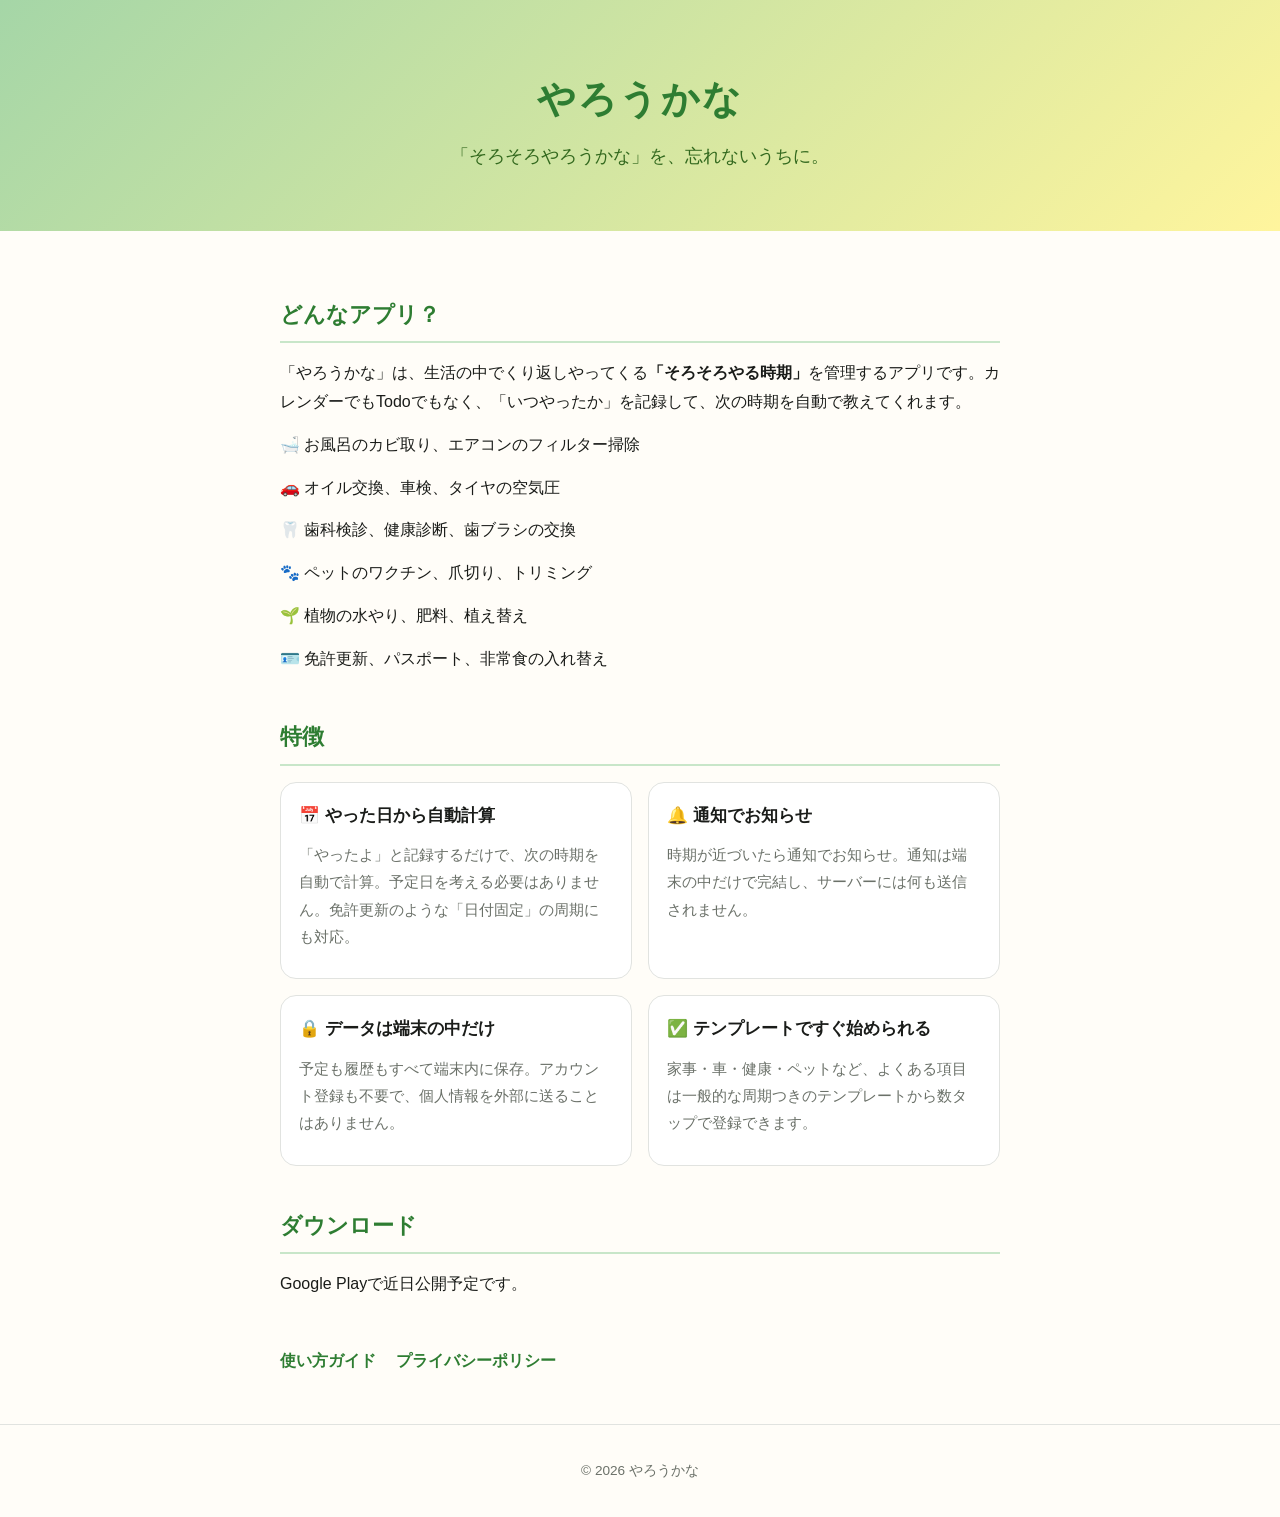
==== index.html @ 98f7714d "Add files via upload" ====
<!DOCTYPE html>
<html lang="ja">
<head>
  <meta charset="UTF-8">
  <meta name="viewport" content="width=device-width, initial-scale=1.0">
  <meta name="description" content="「そろそろやろうかな」を忘れないためのライフサイクル管理アプリ。掃除・交換・点検・記念日など、くり返す予定をゆるく管理。">
  <title>やろうかな - ライフサイクル管理アプリ</title>
  <link rel="stylesheet" href="style.css">
</head>
<body>
  <header class="hero">
    <h1>やろうかな</h1>
    <p class="tagline">「そろそろやろうかな」を、忘れないうちに。</p>
  </header>

  <main>
    <section>
      <h2>どんなアプリ？</h2>
      <p>「やろうかな」は、生活の中でくり返しやってくる<strong>「そろそろやる時期」</strong>を管理するアプリです。カレンダーでもTodoでもなく、「いつやったか」を記録して、次の時期を自動で教えてくれます。</p>
      <ul class="feature-list">
        <li>🛁 お風呂のカビ取り、エアコンのフィルター掃除</li>
        <li>🚗 オイル交換、車検、タイヤの空気圧</li>
        <li>🦷 歯科検診、健康診断、歯ブラシの交換</li>
        <li>🐾 ペットのワクチン、爪切り、トリミング</li>
        <li>🌱 植物の水やり、肥料、植え替え</li>
        <li>🪪 免許更新、パスポート、非常食の入れ替え</li>
      </ul>
    </section>

    <section>
      <h2>特徴</h2>
      <div class="cards">
        <div class="card">
          <h3>📅 やった日から自動計算</h3>
          <p>「やったよ」と記録するだけで、次の時期を自動で計算。予定日を考える必要はありません。免許更新のような「日付固定」の周期にも対応。</p>
        </div>
        <div class="card">
          <h3>🔔 通知でお知らせ</h3>
          <p>時期が近づいたら通知でお知らせ。通知は端末の中だけで完結し、サーバーには何も送信されません。</p>
        </div>
        <div class="card">
          <h3>🔒 データは端末の中だけ</h3>
          <p>予定も履歴もすべて端末内に保存。アカウント登録も不要で、個人情報を外部に送ることはありません。</p>
        </div>
        <div class="card">
          <h3>✅ テンプレートですぐ始められる</h3>
          <p>家事・車・健康・ペットなど、よくある項目は一般的な周期つきのテンプレートから数タップで登録できます。</p>
        </div>
      </div>
    </section>

    <section>
      <h2>ダウンロード</h2>
      <p>Google Playで近日公開予定です。</p>
      <!-- 公開後にバッジリンクを設置
      <a href="https://play.google.com/store/apps/details?id=com.yaroukana.app">Google Playで手に入れよう</a>
      -->
    </section>

    <nav class="footer-nav">
      <a href="guide.html">使い方ガイド</a>
      <a href="privacy.html">プライバシーポリシー</a>
    </nav>
  </main>

  <footer>
    <p>&copy; 2026 やろうかな</p>
  </footer>
</body>
</html>
---- style.css ----
/* やろうかな - site stylesheet (shared by index/guide/privacy) */
:root {
  --green: #2e7d32;
  --green-light: #c8e6c9;
  --bg: #fffdf8;
  --text: #1a1c19;
  --muted: #6b7169;
  --border: #e1e3e0;
  --radius: 16px;
}
* { box-sizing: border-box; margin: 0; padding: 0; }
body {
  font-family: -apple-system, BlinkMacSystemFont, 'Segoe UI', 'Noto Sans JP', sans-serif;
  background: var(--bg);
  color: var(--text);
  line-height: 1.8;
}
.hero {
  background: linear-gradient(135deg, #a5d6a7, #fff59d);
  text-align: center;
  padding: 64px 24px 48px;
}
.hero h1 { font-size: 2.4rem; color: var(--green); letter-spacing: 0.06em; }
.hero .tagline { margin-top: 8px; font-size: 1.1rem; color: #33691e; }
main { max-width: 760px; margin: 0 auto; padding: 24px 20px 48px; }
section { margin: 40px 0; }
h2 {
  font-size: 1.4rem;
  color: var(--green);
  border-bottom: 2px solid var(--green-light);
  padding-bottom: 6px;
  margin-bottom: 16px;
}
h3 { font-size: 1.05rem; margin-bottom: 6px; }
p { margin: 10px 0; }
ul, ol { padding-left: 1.4em; margin: 10px 0; }
li { margin: 6px 0; }
.feature-list { list-style: none; padding-left: 0; }
.feature-list li { padding: 4px 0; }
.cards { display: grid; grid-template-columns: repeat(auto-fit, minmax(280px, 1fr)); gap: 16px; }
.card {
  background: #fff;
  border: 1px solid var(--border);
  border-radius: var(--radius);
  padding: 18px;
}
.card p { color: var(--muted); font-size: 0.95rem; }
table { border-collapse: collapse; width: 100%; margin: 12px 0; }
th, td { border: 1px solid var(--border); padding: 8px 12px; text-align: left; font-size: 0.95rem; }
th { background: var(--green-light); }
.footer-nav { display: flex; gap: 20px; margin-top: 48px; flex-wrap: wrap; }
.footer-nav a, a { color: var(--green); font-weight: 600; text-decoration: none; }
a:hover { text-decoration: underline; }
footer { text-align: center; padding: 24px; color: var(--muted); font-size: 0.85rem; border-top: 1px solid var(--border); }
.updated { color: var(--muted); font-size: 0.85rem; }
.note {
  background: var(--green-light);
  border-radius: var(--radius);
  padding: 12px 16px;
  font-size: 0.95rem;
}
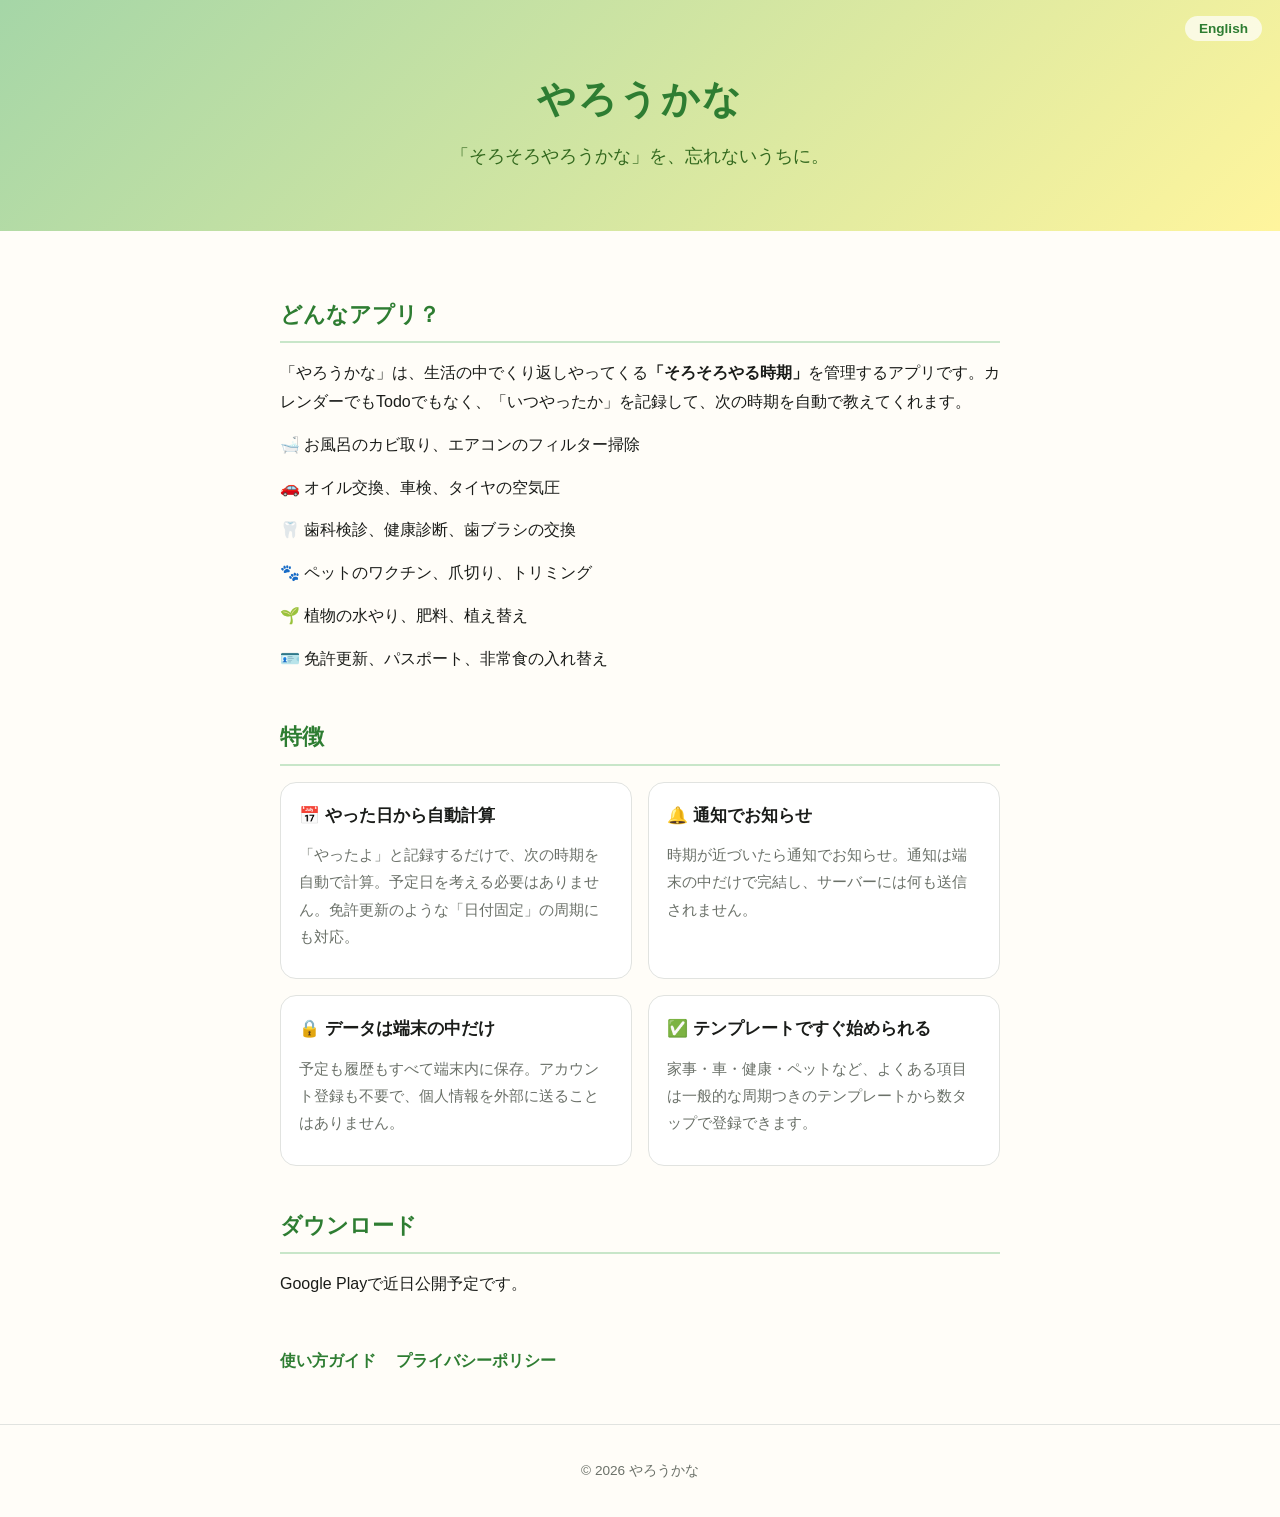
==== commit 8c27e809: "Add files via upload" ====
--- a/index.html
+++ b/index.html
@@ -1,70 +1,71 @@
-<!DOCTYPE html>
-<html lang="ja">
-<head>
-  <meta charset="UTF-8">
-  <meta name="viewport" content="width=device-width, initial-scale=1.0">
-  <meta name="description" content="「そろそろやろうかな」を忘れないためのライフサイクル管理アプリ。掃除・交換・点検・記念日など、くり返す予定をゆるく管理。">
-  <title>やろうかな - ライフサイクル管理アプリ</title>
-  <link rel="stylesheet" href="style.css">
-</head>
-<body>
-  <header class="hero">
-    <h1>やろうかな</h1>
-    <p class="tagline">「そろそろやろうかな」を、忘れないうちに。</p>
-  </header>
-
-  <main>
-    <section>
-      <h2>どんなアプリ？</h2>
-      <p>「やろうかな」は、生活の中でくり返しやってくる<strong>「そろそろやる時期」</strong>を管理するアプリです。カレンダーでもTodoでもなく、「いつやったか」を記録して、次の時期を自動で教えてくれます。</p>
-      <ul class="feature-list">
-        <li>🛁 お風呂のカビ取り、エアコンのフィルター掃除</li>
-        <li>🚗 オイル交換、車検、タイヤの空気圧</li>
-        <li>🦷 歯科検診、健康診断、歯ブラシの交換</li>
-        <li>🐾 ペットのワクチン、爪切り、トリミング</li>
-        <li>🌱 植物の水やり、肥料、植え替え</li>
-        <li>🪪 免許更新、パスポート、非常食の入れ替え</li>
-      </ul>
-    </section>
-
-    <section>
-      <h2>特徴</h2>
-      <div class="cards">
-        <div class="card">
-          <h3>📅 やった日から自動計算</h3>
-          <p>「やったよ」と記録するだけで、次の時期を自動で計算。予定日を考える必要はありません。免許更新のような「日付固定」の周期にも対応。</p>
-        </div>
-        <div class="card">
-          <h3>🔔 通知でお知らせ</h3>
-          <p>時期が近づいたら通知でお知らせ。通知は端末の中だけで完結し、サーバーには何も送信されません。</p>
-        </div>
-        <div class="card">
-          <h3>🔒 データは端末の中だけ</h3>
-          <p>予定も履歴もすべて端末内に保存。アカウント登録も不要で、個人情報を外部に送ることはありません。</p>
-        </div>
-        <div class="card">
-          <h3>✅ テンプレートですぐ始められる</h3>
-          <p>家事・車・健康・ペットなど、よくある項目は一般的な周期つきのテンプレートから数タップで登録できます。</p>
-        </div>
-      </div>
-    </section>
-
-    <section>
-      <h2>ダウンロード</h2>
-      <p>Google Playで近日公開予定です。</p>
-      <!-- 公開後にバッジリンクを設置
-      <a href="https://play.google.com/store/apps/details?id=com.yaroukana.app">Google Playで手に入れよう</a>
-      -->
-    </section>
-
-    <nav class="footer-nav">
-      <a href="guide.html">使い方ガイド</a>
-      <a href="privacy.html">プライバシーポリシー</a>
-    </nav>
-  </main>
-
-  <footer>
-    <p>&copy; 2026 やろうかな</p>
-  </footer>
-</body>
-</html>
+<!DOCTYPE html>
+<html lang="ja">
+<head>
+  <meta charset="UTF-8">
+  <meta name="viewport" content="width=device-width, initial-scale=1.0">
+  <meta name="description" content="「そろそろやろうかな」を忘れないためのライフサイクル管理アプリ。掃除・交換・点検・記念日など、くり返す予定をゆるく管理。">
+  <title>やろうかな - ライフサイクル管理アプリ</title>
+  <link rel="stylesheet" href="style.css">
+</head>
+<body>
+  <header class="hero">
+    <nav class="lang-switch"><a href="en/index.html">English</a></nav>
+    <h1>やろうかな</h1>
+    <p class="tagline">「そろそろやろうかな」を、忘れないうちに。</p>
+  </header>
+
+  <main>
+    <section>
+      <h2>どんなアプリ？</h2>
+      <p>「やろうかな」は、生活の中でくり返しやってくる<strong>「そろそろやる時期」</strong>を管理するアプリです。カレンダーでもTodoでもなく、「いつやったか」を記録して、次の時期を自動で教えてくれます。</p>
+      <ul class="feature-list">
+        <li>🛁 お風呂のカビ取り、エアコンのフィルター掃除</li>
+        <li>🚗 オイル交換、車検、タイヤの空気圧</li>
+        <li>🦷 歯科検診、健康診断、歯ブラシの交換</li>
+        <li>🐾 ペットのワクチン、爪切り、トリミング</li>
+        <li>🌱 植物の水やり、肥料、植え替え</li>
+        <li>🪪 免許更新、パスポート、非常食の入れ替え</li>
+      </ul>
+    </section>
+
+    <section>
+      <h2>特徴</h2>
+      <div class="cards">
+        <div class="card">
+          <h3>📅 やった日から自動計算</h3>
+          <p>「やったよ」と記録するだけで、次の時期を自動で計算。予定日を考える必要はありません。免許更新のような「日付固定」の周期にも対応。</p>
+        </div>
+        <div class="card">
+          <h3>🔔 通知でお知らせ</h3>
+          <p>時期が近づいたら通知でお知らせ。通知は端末の中だけで完結し、サーバーには何も送信されません。</p>
+        </div>
+        <div class="card">
+          <h3>🔒 データは端末の中だけ</h3>
+          <p>予定も履歴もすべて端末内に保存。アカウント登録も不要で、個人情報を外部に送ることはありません。</p>
+        </div>
+        <div class="card">
+          <h3>✅ テンプレートですぐ始められる</h3>
+          <p>家事・車・健康・ペットなど、よくある項目は一般的な周期つきのテンプレートから数タップで登録できます。</p>
+        </div>
+      </div>
+    </section>
+
+    <section>
+      <h2>ダウンロード</h2>
+      <p>Google Playで近日公開予定です。</p>
+      <!-- 公開後にバッジリンクを設置
+      <a href="https://play.google.com/store/apps/details?id=com.yaroukana.app">Google Playで手に入れよう</a>
+      -->
+    </section>
+
+    <nav class="footer-nav">
+      <a href="guide.html">使い方ガイド</a>
+      <a href="privacy.html">プライバシーポリシー</a>
+    </nav>
+  </main>
+
+  <footer>
+    <p>&copy; 2026 やろうかな</p>
+  </footer>
+</body>
+</html>
--- a/style.css
+++ b/style.css
@@ -19,6 +19,17 @@
   background: linear-gradient(135deg, #a5d6a7, #fff59d);
   text-align: center;
   padding: 64px 24px 48px;
+}
+.hero { position: relative; }
+.lang-switch { position: absolute; top: 14px; right: 18px; }
+.lang-switch a {
+  font-size: 0.85rem;
+  font-weight: 600;
+  color: var(--green);
+  background: rgba(255, 255, 255, 0.7);
+  border-radius: 100px;
+  padding: 5px 14px;
+  text-decoration: none;
 }
 .hero h1 { font-size: 2.4rem; color: var(--green); letter-spacing: 0.06em; }
 .hero .tagline { margin-top: 8px; font-size: 1.1rem; color: #33691e; }
